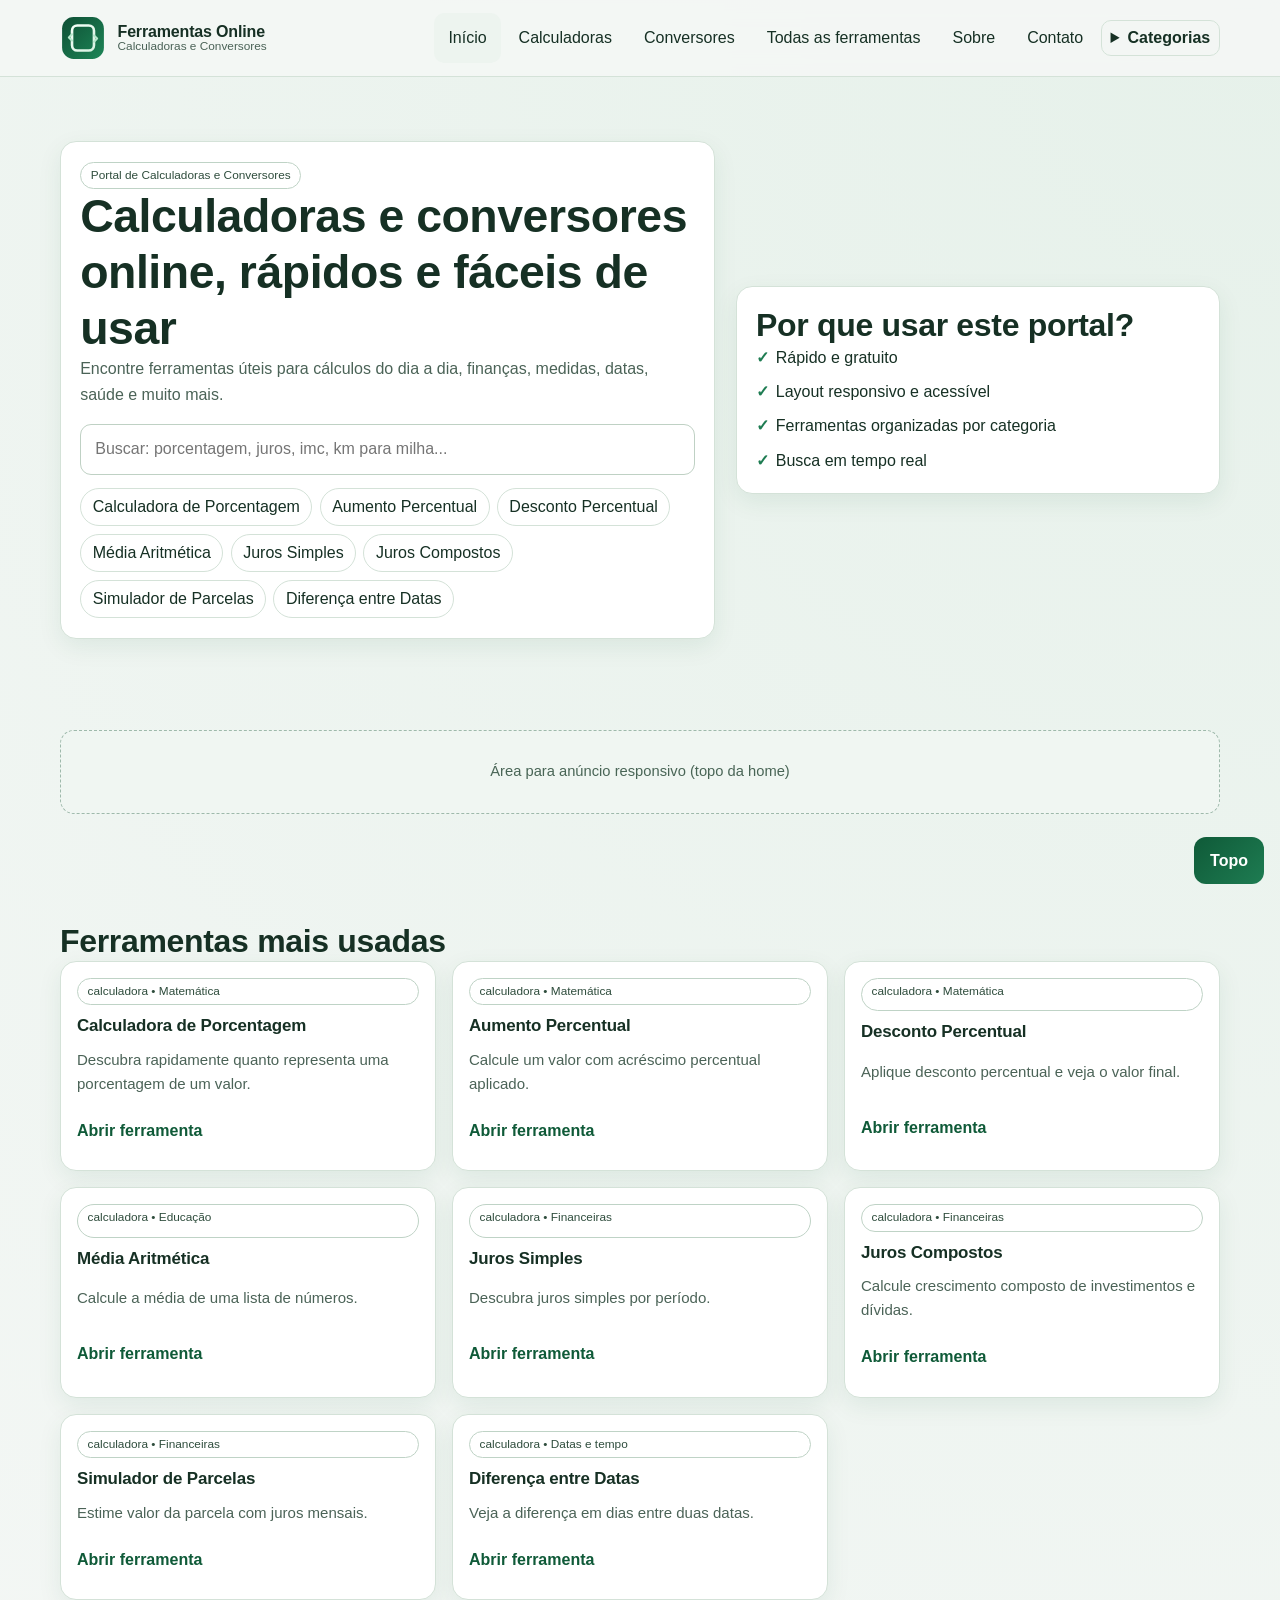
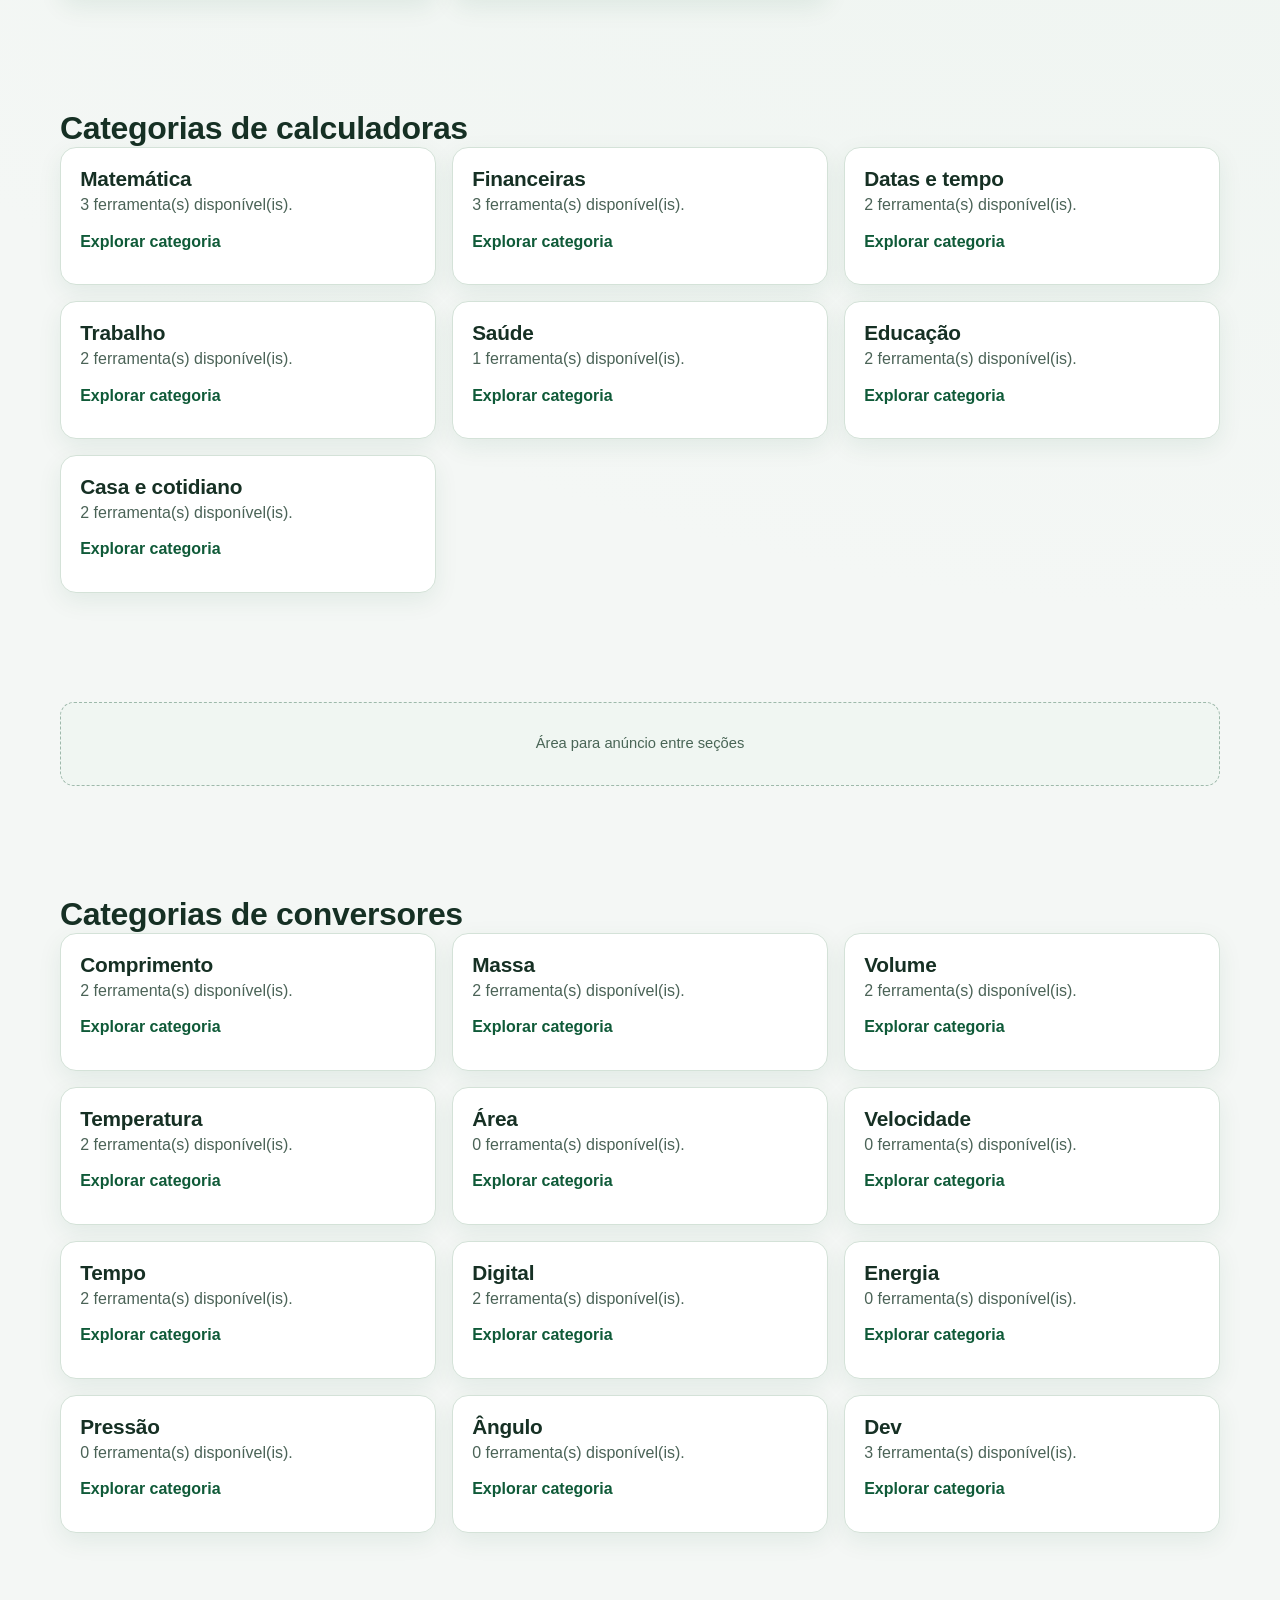
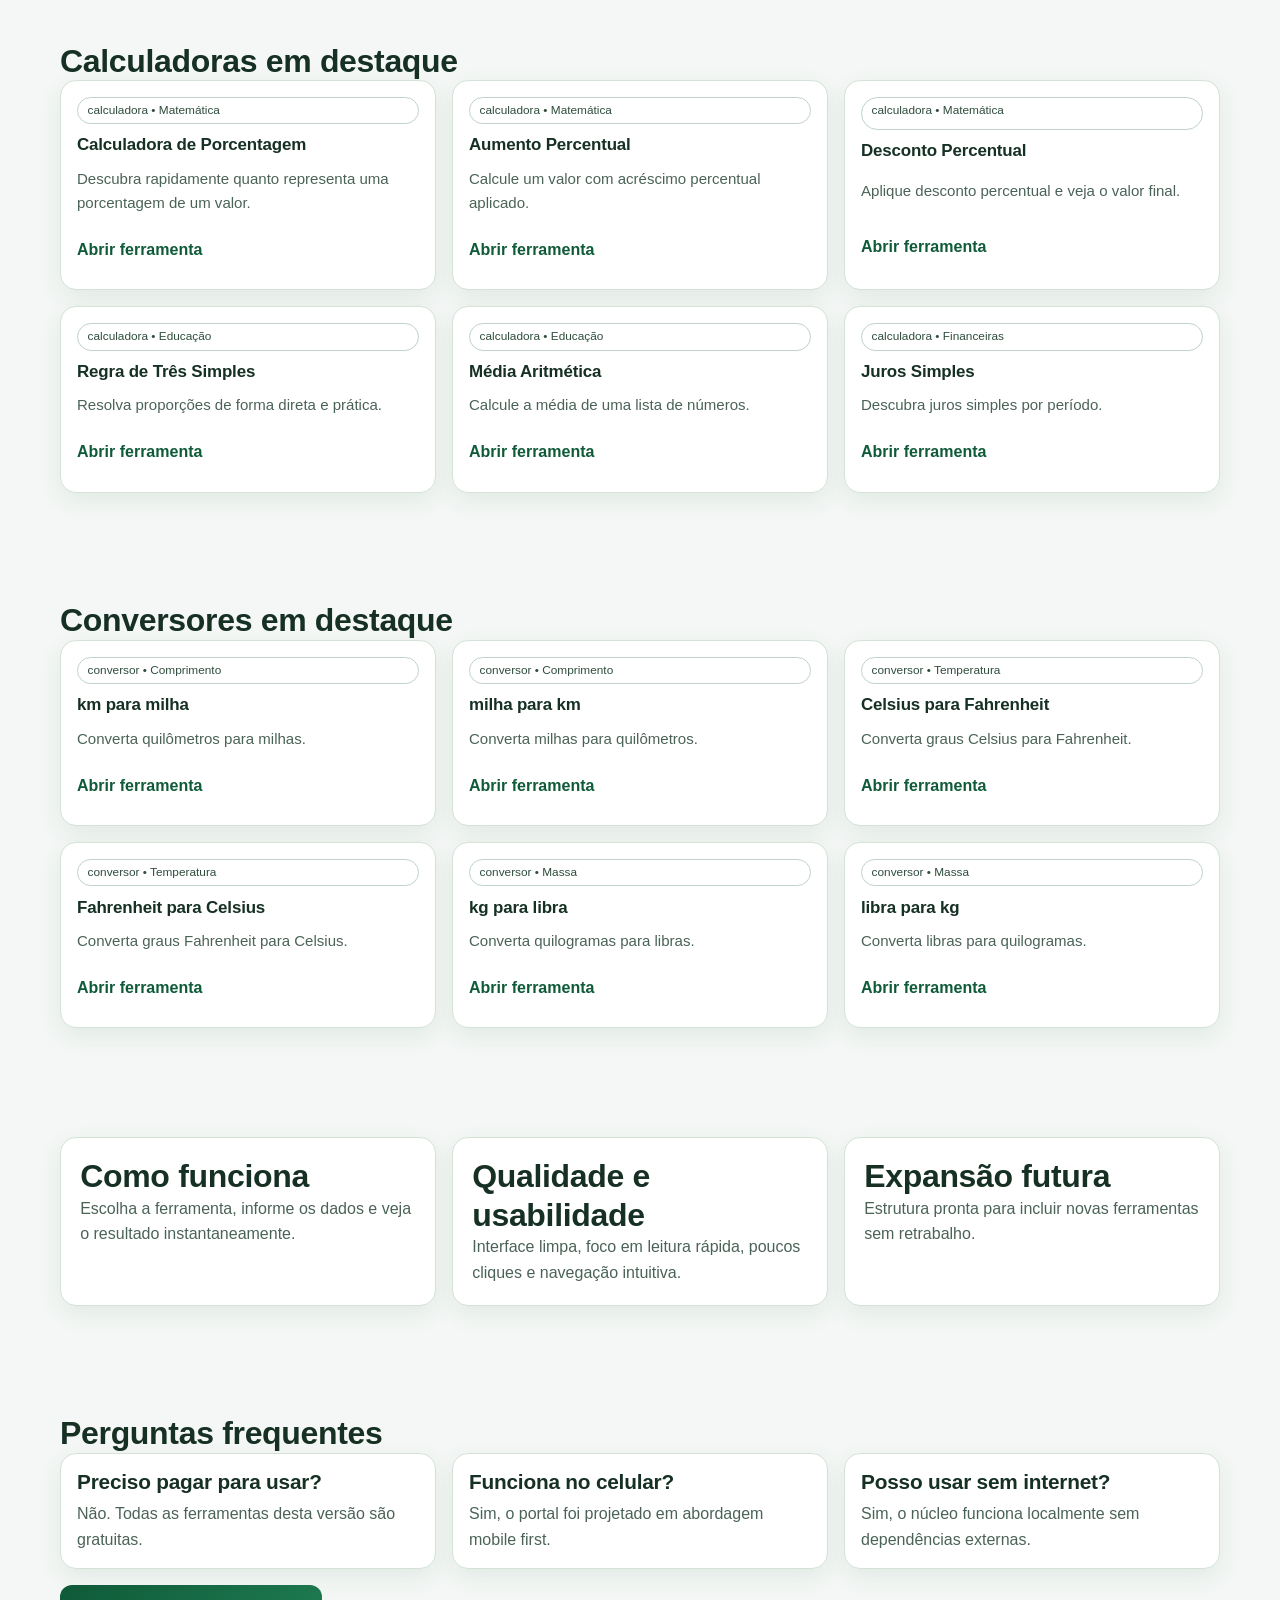
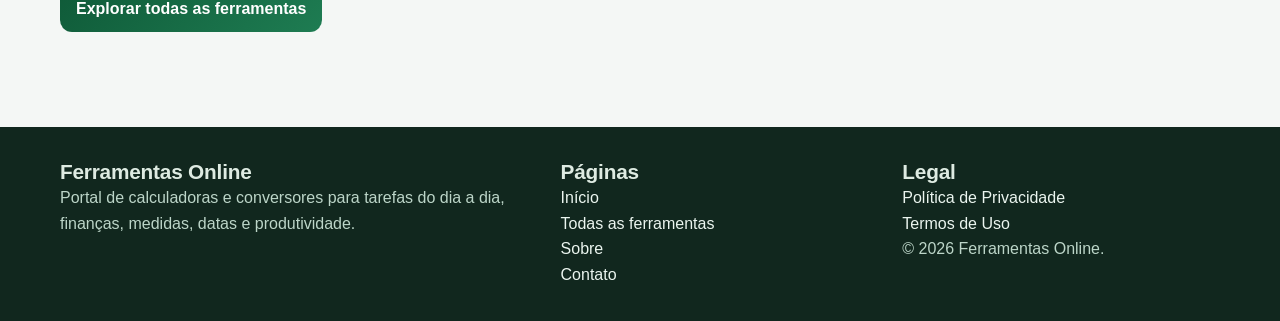
==== index.html @ 5d4ea6e9 "creation" ====
﻿<!doctype html>
<html lang="pt-BR">
  <head>
    <meta charset="UTF-8" />
    <meta name="viewport" content="width=device-width, initial-scale=1.0" />
    <title>Ferramentas Online | Calculadoras e Conversores</title>
    <meta
      name="description"
      content="Calculadoras e conversores online rápidos e fáceis de usar para finanças, medidas, datas, saúde e tarefas do dia a dia."
    />
    <meta name="theme-color" content="#0f5a38" />
    <link rel="icon" href="./assets/favicon.svg" type="image/svg+xml" />
    <link rel="stylesheet" href="./css/reset.css" />
    <link rel="stylesheet" href="./css/base.css" />
    <link rel="stylesheet" href="./css/layout.css" />
    <link rel="stylesheet" href="./css/components.css" />
    <link rel="stylesheet" href="./css/responsive.css" />
  </head>
  <body data-page="home">
    <header id="site-header"></header>

    <main>
      <section class="hero">
        <div class="container hero-layout">
          <article class="hero-card">
            <span class="tag">Portal de Calculadoras e Conversores</span>
            <h1>Calculadoras e conversores online, rápidos e fáceis de usar</h1>
            <p>
              Encontre ferramentas úteis para cálculos do dia a dia, finanças, medidas, datas, saúde e muito mais.
            </p>

            <div class="search-wrap">
              <label class="visually-hidden" for="homeSearch">Buscar ferramenta</label>
              <input
                id="homeSearch"
                class="search-input"
                type="search"
                placeholder="Buscar: porcentagem, juros, imc, km para milha..."
                autocomplete="off"
                aria-label="Buscar ferramenta"
              />
              <div id="homeSearchSuggestions" class="search-suggestions" hidden></div>
            </div>

            <div id="quickLinks" class="quick-links" aria-label="Atalhos rápidos"></div>
          </article>

          <aside class="panel">
            <h2>Por que usar este portal?</h2>
            <ul class="list-check">
              <li>Rápido e gratuito</li>
              <li>Layout responsivo e acessível</li>
              <li>Ferramentas organizadas por categoria</li>
              <li>Busca em tempo real</li>
            </ul>
          </aside>
        </div>
      </section>

      <section class="section">
        <div class="container ad-slot">Área para anúncio responsivo (topo da home)</div>
      </section>

      <section class="section">
        <div class="container">
          <h2>Ferramentas mais usadas</h2>
          <div id="popularTools" class="grid tools"></div>
        </div>
      </section>

      <section class="section">
        <div class="container">
          <h2>Categorias de calculadoras</h2>
          <div id="calculatorCategories" class="grid tools"></div>
        </div>
      </section>

      <section class="section">
        <div class="container ad-slot">Área para anúncio entre seções</div>
      </section>

      <section class="section">
        <div class="container">
          <h2>Categorias de conversores</h2>
          <div id="converterCategories" class="grid tools"></div>
        </div>
      </section>

      <section class="section">
        <div class="container">
          <h2>Calculadoras em destaque</h2>
          <div id="calculatorHighlights" class="grid tools"></div>
        </div>
      </section>

      <section class="section">
        <div class="container">
          <h2>Conversores em destaque</h2>
          <div id="converterHighlights" class="grid tools"></div>
        </div>
      </section>

      <section class="section">
        <div class="container grid tools">
          <article class="panel">
            <h2>Como funciona</h2>
            <p>Escolha a ferramenta, informe os dados e veja o resultado instantaneamente.</p>
          </article>
          <article class="panel">
            <h2>Qualidade e usabilidade</h2>
            <p>Interface limpa, foco em leitura rápida, poucos cliques e navegação intuitiva.</p>
          </article>
          <article class="panel">
            <h2>Expansão futura</h2>
            <p>Estrutura pronta para incluir novas ferramentas sem retrabalho.</p>
          </article>
        </div>
      </section>

      <section class="section">
        <div class="container">
          <h2>Perguntas frequentes</h2>
          <div class="grid tools">
            <article class="faq-item">
              <h3>Preciso pagar para usar?</h3>
              <p>Não. Todas as ferramentas desta versão são gratuitas.</p>
            </article>
            <article class="faq-item">
              <h3>Funciona no celular?</h3>
              <p>Sim, o portal foi projetado em abordagem mobile first.</p>
            </article>
            <article class="faq-item">
              <h3>Posso usar sem internet?</h3>
              <p>Sim, o núcleo funciona localmente sem dependências externas.</p>
            </article>
          </div>
          <p style="margin-top: 1rem">
            <a class="btn" href="./pages/ferramentas.html">Explorar todas as ferramentas</a>
          </p>
        </div>
      </section>
    </main>

    <footer id="site-footer"></footer>
    <button id="scrollTopBtn" aria-label="Voltar ao topo"></button>

    <script type="module" src="./js/main.js"></script>
  </body>
</html>
---- css/base.css ----
﻿:root {
  --bg: #f4f7f5;
  --surface: #ffffff;
  --surface-soft: #edf4ef;
  --text: #163024;
  --text-soft: #4b6357;
  --primary: #0f5a38;
  --primary-2: #1e7c52;
  --border: #d4e2d8;
  --shadow: 0 8px 24px rgba(15, 90, 56, 0.08);
  --radius: 16px;
  --container: 1160px;
}

html {
  scroll-behavior: smooth;
}

body {
  font-family: "Segoe UI", "Inter", sans-serif;
  background: radial-gradient(circle at top right, #e6f1ea 0%, var(--bg) 42%);
  color: var(--text);
  line-height: 1.6;
}

h1,
h2,
h3,
h4 {
  line-height: 1.2;
  letter-spacing: -0.01em;
}

h1 {
  font-size: clamp(1.8rem, 4vw, 2.9rem);
}

h2 {
  font-size: clamp(1.4rem, 3vw, 2rem);
}

h3 {
  font-size: clamp(1.08rem, 2.3vw, 1.3rem);
}

p {
  color: var(--text-soft);
}

.container {
  width: min(var(--container), 94vw);
  margin-inline: auto;
}

.section {
  padding: 2.7rem 0;
}

.visually-hidden {
  position: absolute;
  width: 1px;
  height: 1px;
  margin: -1px;
  border: 0;
  overflow: hidden;
  clip: rect(0, 0, 0, 0);
}

:focus-visible {
  outline: 3px solid #71b896;
  outline-offset: 2px;
}
---- css/layout.css ----
﻿.site-header {
  position: sticky;
  top: 0;
  z-index: 40;
  backdrop-filter: blur(10px);
  background: rgba(244, 247, 245, 0.93);
  border-bottom: 1px solid var(--border);
}

.header-inner {
  min-height: 76px;
  display: flex;
  align-items: center;
  justify-content: space-between;
  gap: 1rem;
}

.brand {
  display: flex;
  align-items: center;
  gap: 0.72rem;
  min-width: 0;
}

.brand-mark {
  width: 46px;
  height: 46px;
  flex: 0 0 auto;
}

.brand-text {
  display: grid;
  line-height: 1.1;
}

.brand-text strong {
  font-size: 1rem;
  letter-spacing: -0.01em;
}

.brand-text small {
  font-size: 0.74rem;
  color: var(--text-soft);
  white-space: nowrap;
}

.main-nav {
  position: fixed;
  inset: 76px 0 auto 0;
  transform: translateY(-120%);
  transition: transform 0.25s ease;
  background: var(--surface);
  border-bottom: 1px solid var(--border);
  box-shadow: var(--shadow);
}

.main-nav.open {
  transform: translateY(0);
}

.nav-list {
  display: flex;
  flex-direction: column;
  padding: 1rem;
  gap: 0.2rem;
}

.hero {
  padding: 4rem 0 2.3rem;
}

.hero-layout {
  display: grid;
  gap: 1.3rem;
}

.page-hero {
  padding: 2.6rem 0 1.4rem;
}

.page-layout {
  display: grid;
  gap: 1rem;
}

.grid {
  display: grid;
  gap: 1rem;
}

.grid.tools {
  grid-template-columns: 1fr;
}

.ad-slot {
  border: 1px dashed #9eb9ab;
  background: #f0f6f2;
  border-radius: 14px;
  min-height: 84px;
  display: grid;
  place-items: center;
  font-size: 0.92rem;
  color: #496556;
  text-align: center;
  padding: 1rem;
}

.breadcrumb {
  font-size: 0.92rem;
  margin-bottom: 0.8rem;
  color: var(--text-soft);
}

.breadcrumb ol {
  display: flex;
  flex-wrap: wrap;
  gap: 0.35rem;
}

.footer {
  background: #11271e;
  color: #deebe2;
  margin-top: 2.5rem;
  padding: 2.1rem 0;
}

.footer-grid {
  display: grid;
  gap: 1.5rem;
}

.footer a {
  color: #ebf5ef;
}

.footer p {
  color: #bcd5c8;
}

.scroll-top {
  position: fixed;
  right: 1rem;
  bottom: 1rem;
  z-index: 50;
}
---- css/components.css ----
﻿.menu-toggle {
  width: 44px;
  height: 44px;
  border: 1px solid var(--border);
  border-radius: 12px;
  background: var(--surface);
}

.nav-link {
  display: block;
  padding: 0.75rem 0.9rem;
  border-radius: 10px;
  color: var(--text);
}

.nav-link:hover,
.nav-link.active {
  background: var(--surface-soft);
}

.dropdown > details {
  border-radius: 10px;
  border: 1px solid var(--border);
  padding: 0.28rem 0.55rem;
}

.dropdown summary {
  font-weight: 600;
  cursor: pointer;
}

.dropdown ul {
  margin-top: 0.48rem;
  padding-left: 0.1rem;
}

.dropdown li {
  padding: 0.24rem 0;
  font-size: 0.92rem;
}

.hero-card,
.panel,
.tool-card,
.info-card,
.faq-item,
.form-card,
.result-box,
.empty-state,
.alert {
  border-radius: var(--radius);
  background: var(--surface);
  border: 1px solid var(--border);
  box-shadow: var(--shadow);
}

.hero-card,
.panel,
.form-card,
.empty-state,
.alert {
  padding: 1.2rem;
}

.search-wrap {
  margin-top: 1rem;
  position: relative;
}

.search-input,
.select,
.input {
  width: 100%;
  padding: 0.74rem 0.88rem;
  border: 1px solid #bfd1c4;
  border-radius: 11px;
  background: #fff;
}

.search-suggestions {
  position: absolute;
  left: 0;
  right: 0;
  top: calc(100% + 6px);
  border: 1px solid var(--border);
  border-radius: 12px;
  background: #fff;
  box-shadow: var(--shadow);
  z-index: 20;
  max-height: 280px;
  overflow-y: auto;
}

.search-item {
  padding: 0.72rem 0.84rem;
  border-bottom: 1px solid #e5eee8;
  display: block;
}

.search-item:last-child {
  border-bottom: 0;
}

.search-item small {
  color: #5f776a;
  display: block;
}

.btn,
.btn-secondary,
.btn-link {
  border: 0;
  border-radius: 12px;
  padding: 0.67rem 1rem;
  font-weight: 600;
  display: inline-flex;
  align-items: center;
  justify-content: center;
  gap: 0.34rem;
}

.btn {
  background: linear-gradient(135deg, var(--primary), var(--primary-2));
  color: #fff;
}

.btn-secondary {
  background: #edf4ef;
  color: var(--text);
  border: 1px solid var(--border);
}

.btn-link {
  background: transparent;
  color: var(--primary);
  padding-inline: 0;
}

.tag {
  font-size: 0.74rem;
  border: 1px solid #bfd3c6;
  color: #2f4d3d;
  border-radius: 999px;
  padding: 0.2rem 0.6rem;
  display: inline-block;
}

.tool-card {
  padding: 1rem;
  display: grid;
  gap: 0.7rem;
}

.tool-card h3 {
  font-size: 1.06rem;
}

.tool-card p {
  font-size: 0.94rem;
}

.tool-card .actions {
  display: flex;
  justify-content: space-between;
  align-items: center;
  gap: 0.5rem;
}

.quick-links {
  display: flex;
  flex-wrap: wrap;
  gap: 0.45rem;
  margin-top: 0.8rem;
}

.quick-links a {
  border: 1px solid var(--border);
  border-radius: 999px;
  padding: 0.35rem 0.72rem;
  background: #fff;
}

.list-check {
  display: grid;
  gap: 0.55rem;
}

.list-check li::before {
  content: "\2713";
  color: var(--primary-2);
  margin-right: 0.42rem;
  font-weight: 700;
}

.form-grid {
  display: grid;
  gap: 0.8rem;
  margin-top: 1rem;
}

.field label {
  display: block;
  margin-bottom: 0.3rem;
  font-weight: 600;
}

.field small {
  display: block;
  font-size: 0.82rem;
  color: #627b6e;
  margin-top: 0.2rem;
}

.form-actions {
  display: flex;
  gap: 0.65rem;
  flex-wrap: wrap;
  margin-top: 0.9rem;
}

.result-box {
  margin-top: 1rem;
  padding: 1rem;
  border-left: 5px solid var(--primary-2);
}

.result-value {
  font-size: clamp(1.15rem, 3vw, 1.72rem);
  font-weight: 700;
  color: var(--primary);
}

.inline-filters {
  display: grid;
  gap: 0.7rem;
}

.stat {
  font-size: 0.94rem;
  color: #51695d;
}

.faq-item {
  padding: 1rem;
}

.faq-item h3 {
  margin-bottom: 0.4rem;
}

.content-text {
  display: grid;
  gap: 0.8rem;
}

.table-like {
  width: 100%;
  border-collapse: collapse;
  margin-top: 1rem;
}

.table-like th,
.table-like td {
  border: 1px solid var(--border);
  padding: 0.55rem;
  text-align: left;
}

.table-like th {
  background: #eef5f0;
}
---- css/responsive.css ----
﻿@media (max-width: 420px) {
  .brand-text small {
    display: none;
  }
}

@media (min-width: 740px) {
  .main-nav {
    position: static;
    transform: none;
    background: transparent;
    border: 0;
    box-shadow: none;
  }

  .nav-list {
    flex-direction: row;
    align-items: center;
    padding: 0;
  }

  .menu-toggle {
    display: none;
  }

  .hero-layout {
    grid-template-columns: 1.15fr 0.85fr;
    align-items: center;
  }

  .grid.tools {
    grid-template-columns: repeat(2, minmax(0, 1fr));
  }

  .footer-grid {
    grid-template-columns: 1.2fr 0.8fr 0.8fr;
  }

  .inline-filters {
    grid-template-columns: 2fr 1fr 1fr;
  }
}

@media (min-width: 1024px) {
  .section {
    padding: 3.4rem 0;
  }

  .grid.tools {
    grid-template-columns: repeat(3, minmax(0, 1fr));
  }

  .grid.tools.compact {
    grid-template-columns: repeat(4, minmax(0, 1fr));
  }

  .page-layout {
    grid-template-columns: 2fr 1fr;
    align-items: start;
  }
}
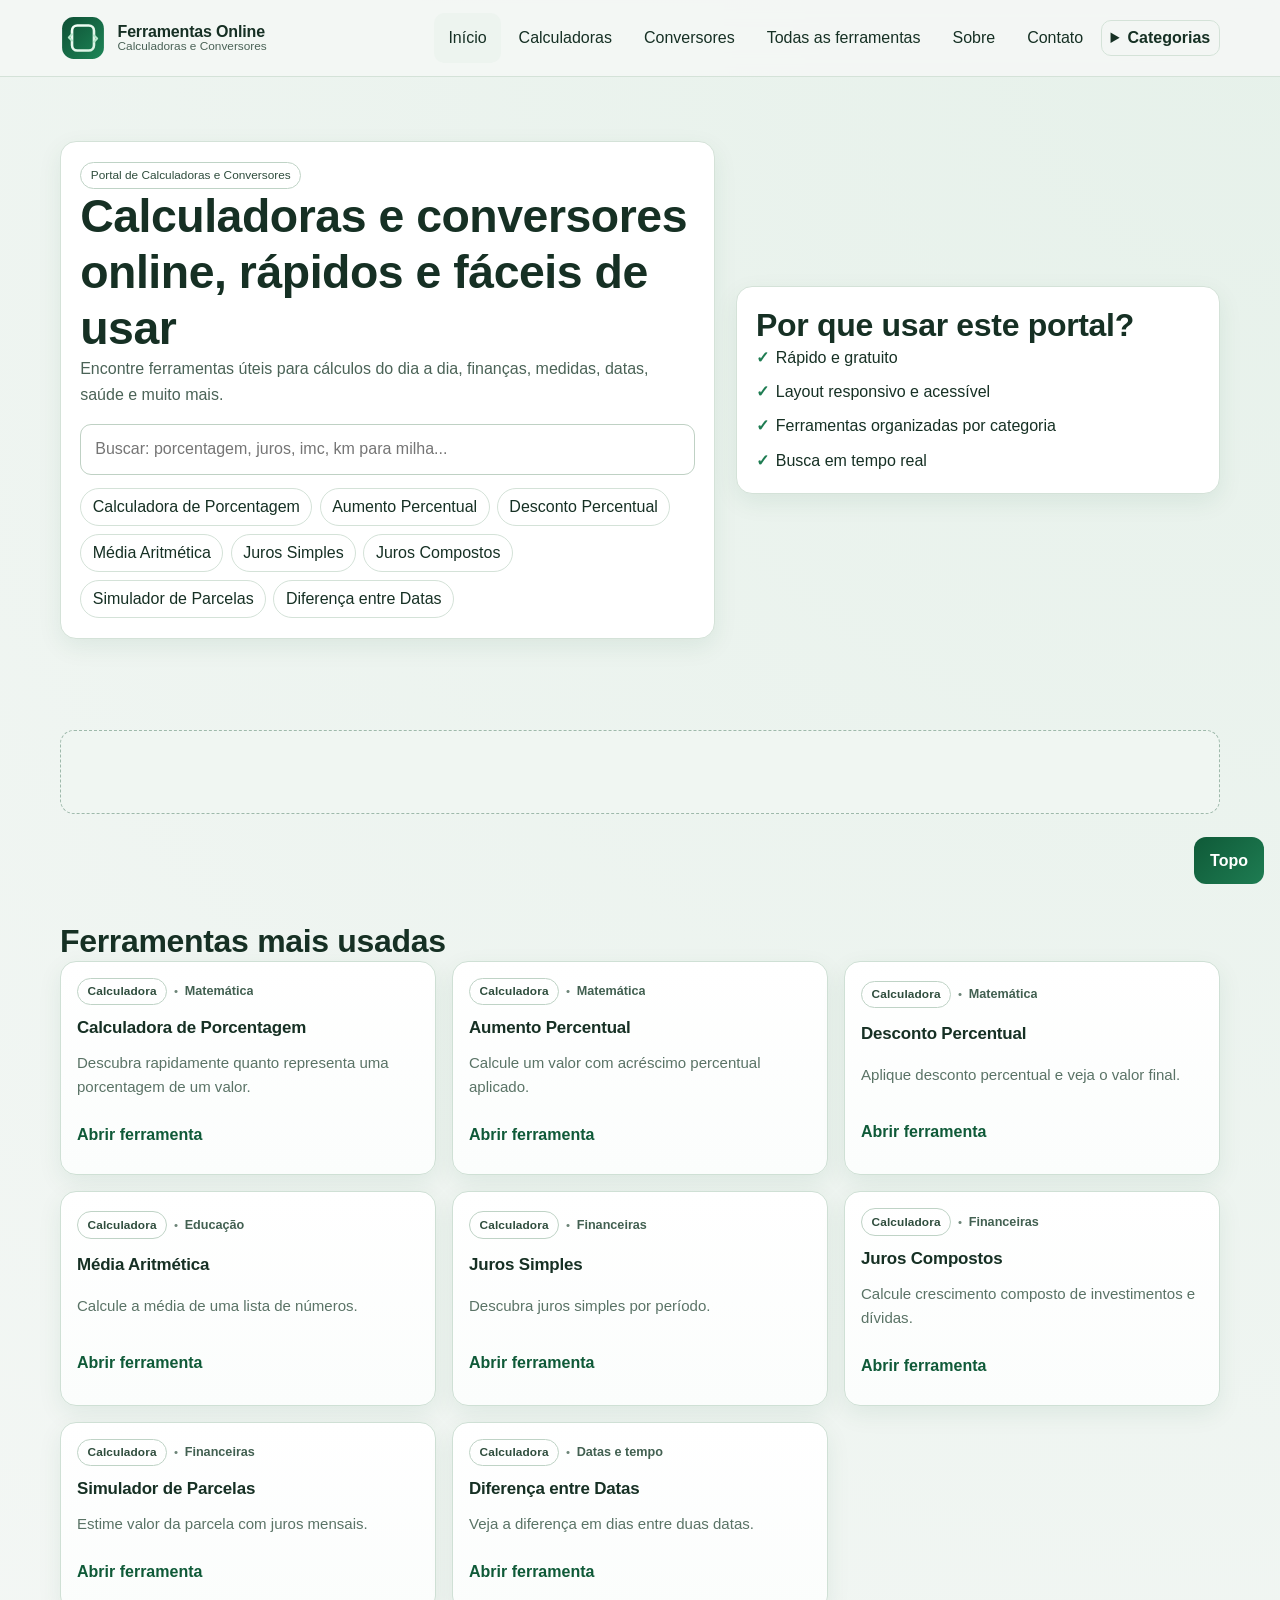
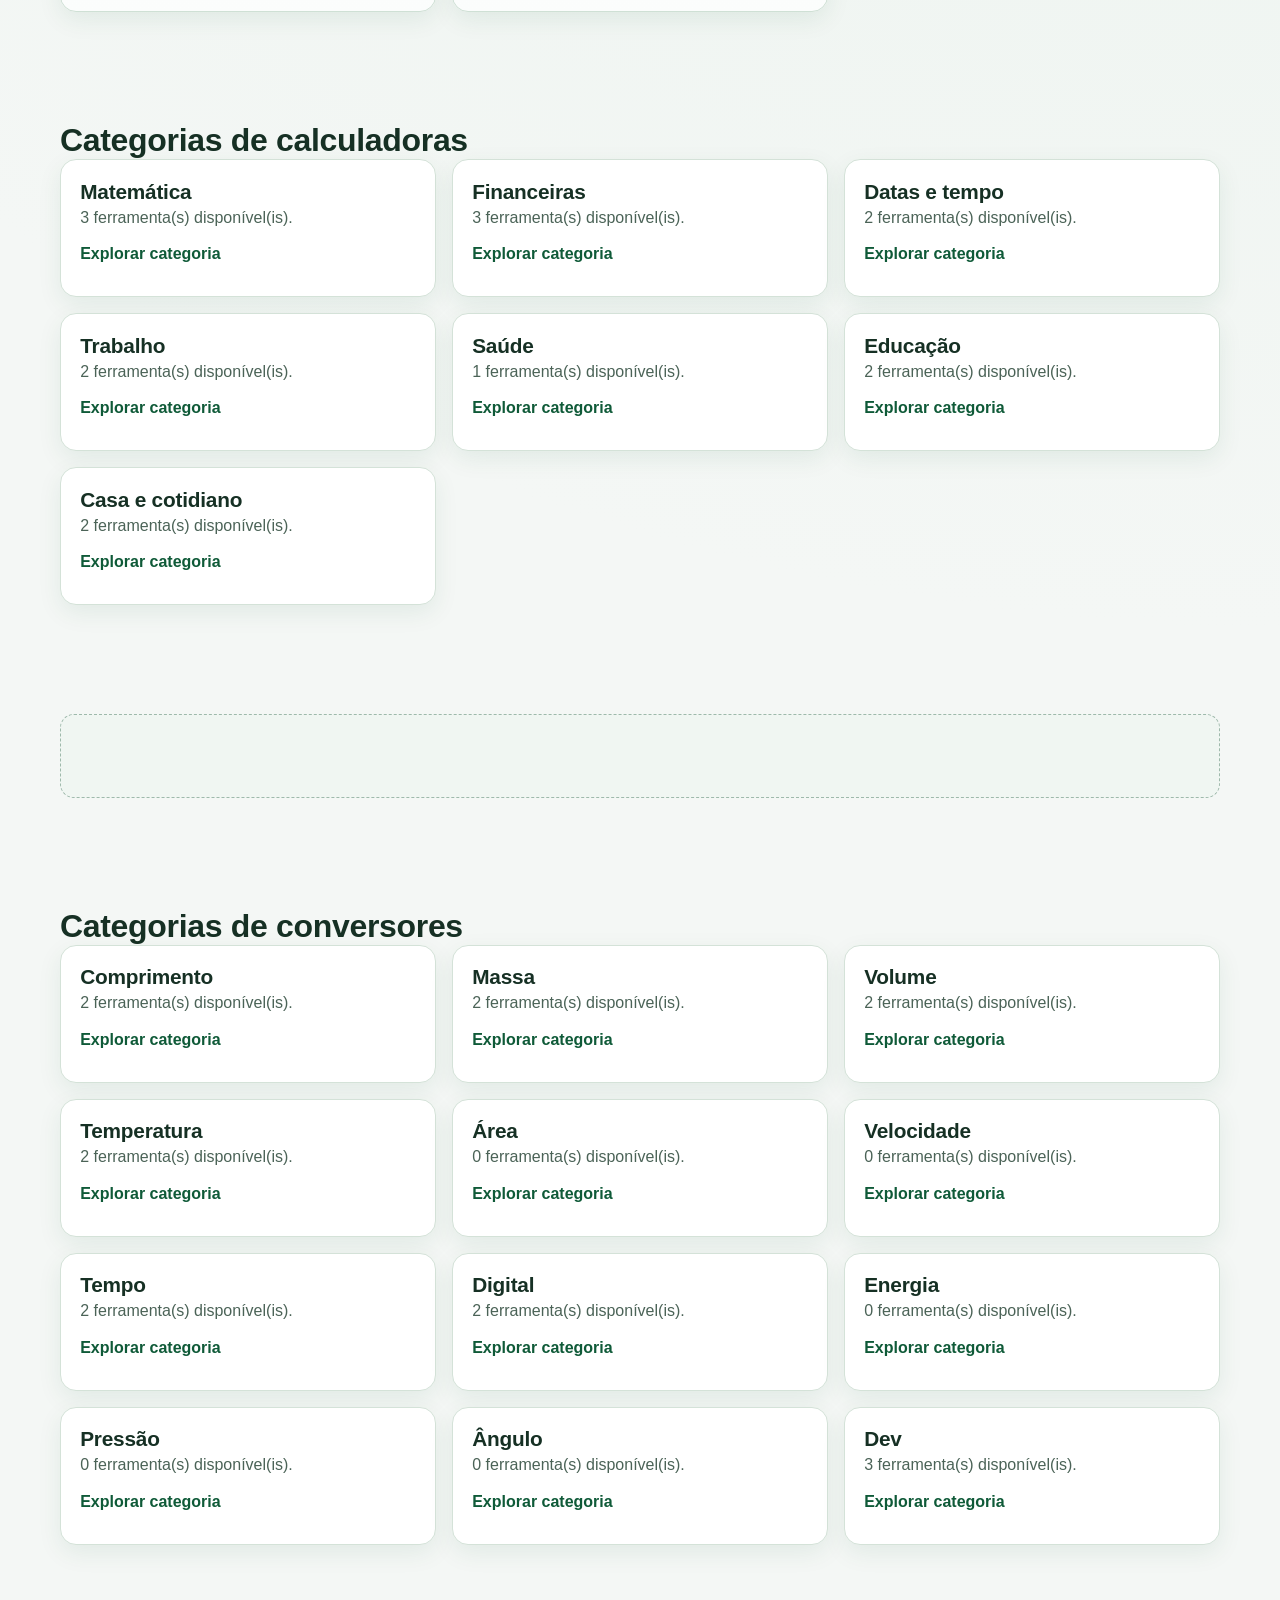
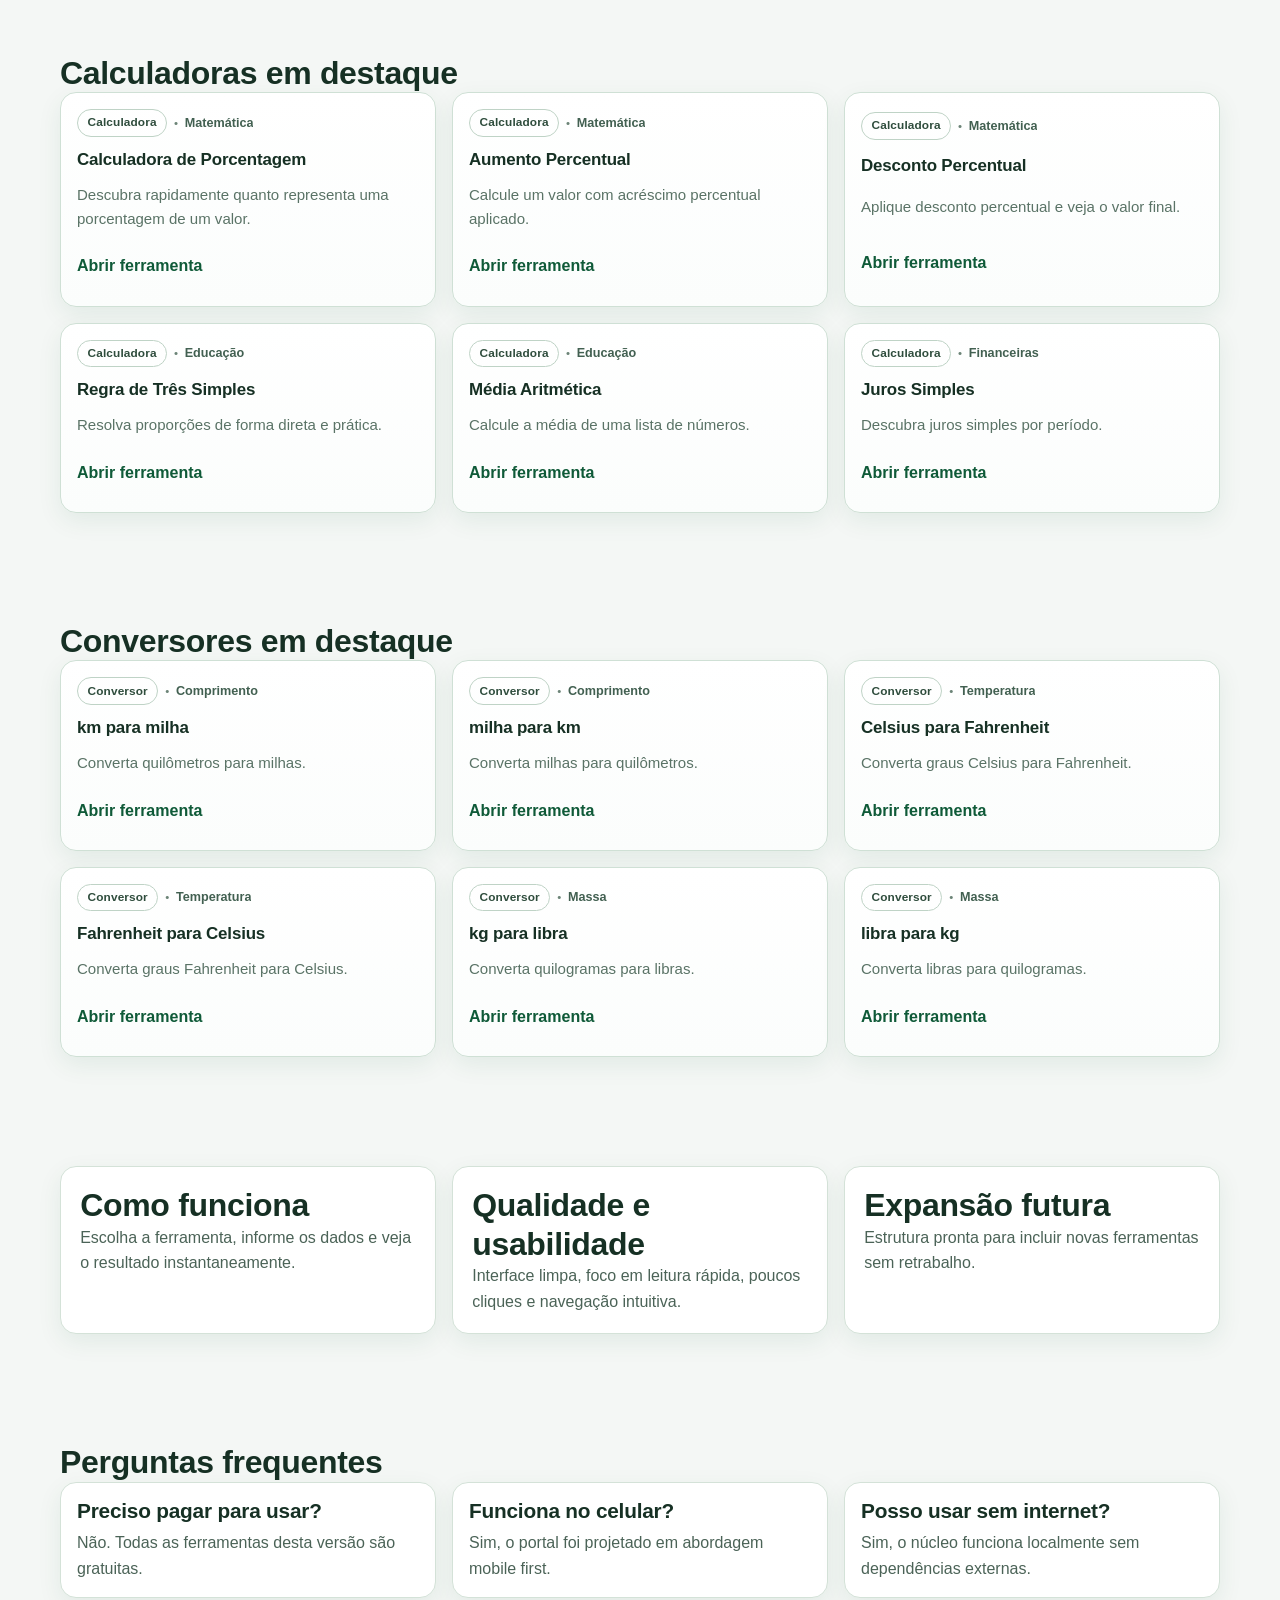
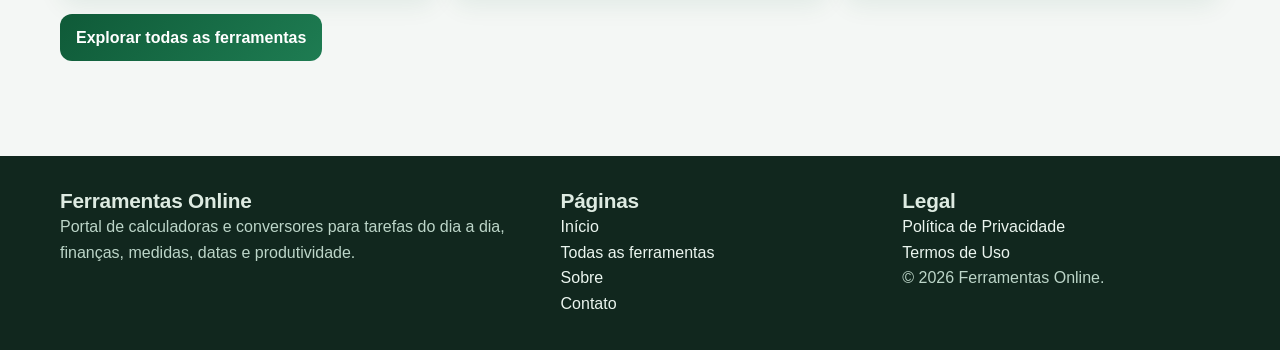
==== commit bb17103b: "Add Google AdSense blocks and ads.txt" ====
--- a/index.html
+++ b/index.html
@@ -15,6 +15,11 @@
     <link rel="stylesheet" href="./css/layout.css" />
     <link rel="stylesheet" href="./css/components.css" />
     <link rel="stylesheet" href="./css/responsive.css" />
+    <script
+      async
+      src="https://pagead2.googlesyndication.com/pagead/js/adsbygoogle.js?client=ca-pub-3826501497503920"
+      crossorigin="anonymous"
+    ></script>
   </head>
   <body data-page="home">
     <header id="site-header"></header>
@@ -58,7 +63,19 @@
       </section>
 
       <section class="section">
-        <div class="container ad-slot">Área para anúncio responsivo (topo da home)</div>
+        <div class="container ad-slot">
+          <ins
+            class="adsbygoogle"
+            style="display: block"
+            data-ad-client="ca-pub-3826501497503920"
+            data-ad-slot="1111111111"
+            data-ad-format="auto"
+            data-full-width-responsive="true"
+          ></ins>
+          <script>
+            (adsbygoogle = window.adsbygoogle || []).push({});
+          </script>
+        </div>
       </section>
 
       <section class="section">
@@ -76,7 +93,19 @@
       </section>
 
       <section class="section">
-        <div class="container ad-slot">Área para anúncio entre seções</div>
+        <div class="container ad-slot">
+          <ins
+            class="adsbygoogle"
+            style="display: block"
+            data-ad-client="ca-pub-3826501497503920"
+            data-ad-slot="2222222222"
+            data-ad-format="auto"
+            data-full-width-responsive="true"
+          ></ins>
+          <script>
+            (adsbygoogle = window.adsbygoogle || []).push({});
+          </script>
+        </div>
       </section>
 
       <section class="section">
--- a/css/components.css
+++ b/css/components.css
@@ -148,15 +148,54 @@
 .tool-card {
   padding: 1rem;
   display: grid;
-  gap: 0.7rem;
+  gap: 0.75rem;
+  border-color: #cfe0d5;
+  background:
+    linear-gradient(180deg, #ffffff 0%, #fbfdfc 100%);
+  transition: transform 0.18s ease, box-shadow 0.18s ease, border-color 0.18s ease;
+}
+
+.tool-card:hover {
+  transform: translateY(-2px);
+  border-color: #b7d0c2;
+  box-shadow: 0 10px 24px rgba(15, 90, 56, 0.12);
+}
+
+.tool-meta {
+  display: flex;
+  align-items: center;
+  gap: 0.42rem;
+  min-width: 0;
+}
+
+.tool-meta-sep {
+  color: #6c8477;
+  font-size: 0.72rem;
+}
+
+.tool-category {
+  font-size: 0.79rem;
+  color: #426051;
+  font-weight: 600;
+  white-space: nowrap;
+  overflow: hidden;
+  text-overflow: ellipsis;
+}
+
+.tag-type {
+  letter-spacing: 0.01em;
+  text-transform: none;
+  font-weight: 700;
 }
 
 .tool-card h3 {
   font-size: 1.06rem;
+  line-height: 1.3;
 }
 
 .tool-card p {
   font-size: 0.94rem;
+  color: #5a7366;
 }
 
 .tool-card .actions {
@@ -166,6 +205,35 @@
   gap: 0.5rem;
 }
 
+.grid.tools.related-tools-list {
+  grid-template-columns: 1fr;
+}
+
+.related-panel h2 {
+  margin-bottom: 0.85rem;
+}
+
+.related-tool-card {
+  padding: 0.82rem 0.85rem;
+  gap: 0.5rem;
+}
+
+.related-tool-card h3 {
+  font-size: 0.98rem;
+  line-height: 1.28;
+}
+
+.related-tool-card p {
+  font-size: 0.88rem;
+  line-height: 1.45;
+}
+
+.related-tool-link {
+  justify-self: start;
+  font-size: 0.87rem;
+  padding: 0.2rem 0;
+}
+
 .quick-links {
   display: flex;
   flex-wrap: wrap;
@@ -220,19 +288,89 @@
 
 .result-box {
   margin-top: 1rem;
-  padding: 1rem;
-  border-left: 5px solid var(--primary-2);
+  padding: 1rem 1rem 1.05rem;
+  border: 1px solid #c5d8cc;
+  border-left: 0;
+  border-radius: 14px;
+  background: linear-gradient(135deg, #f8fcf9 0%, #eef6f1 100%);
+  position: relative;
+  overflow: hidden;
+}
+
+.result-box::before {
+  content: "";
+  position: absolute;
+  left: 0;
+  top: 0;
+  bottom: 0;
+  width: 5px;
+  background: linear-gradient(180deg, var(--primary), var(--primary-2));
+}
+
+.result-kicker {
+  font-size: 0.73rem;
+  text-transform: uppercase;
+  letter-spacing: 0.08em;
+  font-weight: 700;
+  color: #4e6a5d;
+  margin-bottom: 0.28rem;
 }
 
 .result-value {
-  font-size: clamp(1.15rem, 3vw, 1.72rem);
+  font-size: clamp(1.06rem, 2.7vw, 1.45rem);
   font-weight: 700;
   color: var(--primary);
+  line-height: 1.35;
+}
+
+.result-detail {
+  margin-top: 0.35rem;
+  color: #4e6a5d;
+  font-size: 0.93rem;
+}
+
+.result-box.is-success {
+  border-color: #b8d4c3;
+  background: linear-gradient(135deg, #f6fbf8 0%, #eaf4ee 100%);
+}
+
+.result-box.is-error {
+  border-color: #e6c4c4;
+  background: linear-gradient(135deg, #fff8f8 0%, #fff0f0 100%);
+}
+
+.result-box.is-error::before {
+  background: linear-gradient(180deg, #b24242, #cf5a5a);
+}
+
+.result-box.is-error .result-value {
+  color: #8e2f2f;
 }
 
 .inline-filters {
   display: grid;
   gap: 0.7rem;
+  align-items: end;
+}
+
+.inline-filters > div {
+  min-width: 0;
+}
+
+.inline-filters label {
+  display: block;
+  margin-bottom: 0.35rem;
+  font-weight: 600;
+  line-height: 1.2;
+}
+
+.inline-filters .search-wrap {
+  margin-top: 0;
+}
+
+.inline-filters .search-input,
+.inline-filters .select {
+  min-height: 44px;
 }
 
 .stat {
@@ -240,6 +378,10 @@
   color: #51695d;
 }
 
+.results-count {
+  margin-top: 0.8rem;
+}
+
 .faq-item {
   padding: 1rem;
 }
@@ -251,6 +393,10 @@
 .content-text {
   display: grid;
   gap: 0.8rem;
+}
+
+.result-box + .content-text {
+  margin-top: 1rem;
 }
 
 .table-like {
--- a/css/responsive.css
+++ b/css/responsive.css
@@ -32,12 +32,26 @@
     grid-template-columns: repeat(2, minmax(0, 1fr));
   }
 
+  .grid.tools.related-tools-list {
+    grid-template-columns: 1fr;
+  }
+
   .footer-grid {
     grid-template-columns: 1.2fr 0.8fr 0.8fr;
   }
 
   .inline-filters {
     grid-template-columns: 2fr 1fr 1fr;
+  }
+}
+
+@media (min-width: 740px) and (max-width: 980px) {
+  .inline-filters {
+    grid-template-columns: repeat(2, minmax(0, 1fr));
+  }
+
+  .inline-filters .search-wrap {
+    grid-column: 1 / -1;
   }
 }
 
@@ -50,6 +64,10 @@
     grid-template-columns: repeat(3, minmax(0, 1fr));
   }
 
+  .grid.tools.related-tools-list {
+    grid-template-columns: 1fr;
+  }
+
   .grid.tools.compact {
     grid-template-columns: repeat(4, minmax(0, 1fr));
   }
